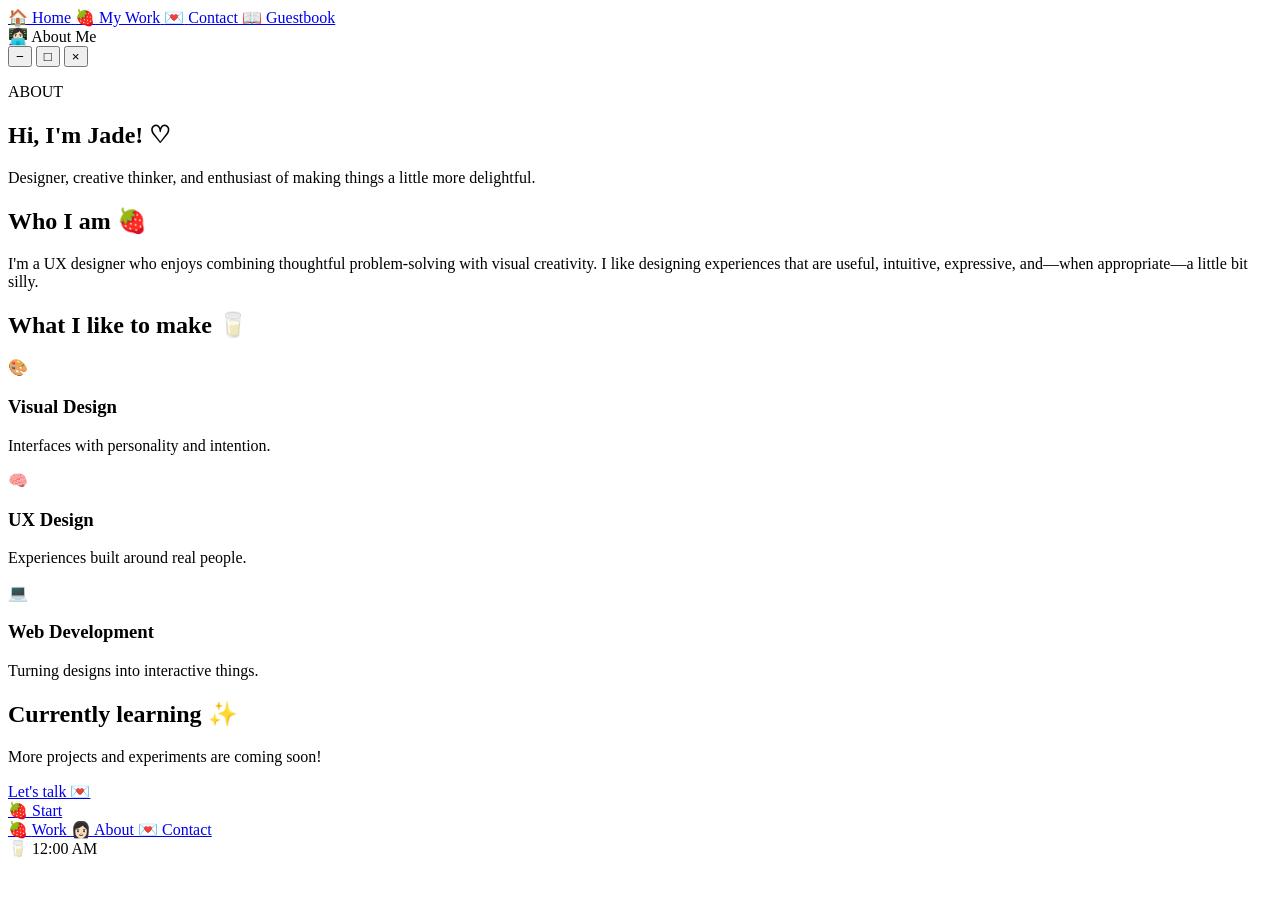
==== about.html @ e62c2395 "Add files via upload" ====
<!DOCTYPE html>
<html lang="en">
<head>
    <meta charset="UTF-8">
    <meta name="viewport" content="width=device-width, initial-scale=1.0">
    <title>About Me — JadeOS</title>

    <!-- Fonts -->
    <link rel="preconnect" href="https://fonts.googleapis.com">
    <link rel="preconnect" href="https://fonts.gstatic.com" crossorigin>
    <link href="https://fonts.googleapis.com/css2?family=Fredoka:wght@400;500;600;700&family=Nunito:wght@400;500;600;700&display=swap" rel="stylesheet">

    <!-- Styles -->
    <link rel="stylesheet" href="../css/style.css">
    <link rel="stylesheet" href="../css/windows.css">
    <link rel="stylesheet" href="../css/responsive.css">
</head>

<body>

    <main class="desktop" id="desktop">

        <!-- Desktop Navigation -->
        <nav class="desktop-icons" aria-label="Desktop applications">

            <a href="../index.html" class="desktop-icon">
                <span class="icon">🏠</span>
                <span class="icon-label">Home</span>
            </a>

            <a href="work.html" class="desktop-icon">
                <span class="icon">🍓</span>
                <span class="icon-label">My Work</span>
            </a>

            <a href="contact.html" class="desktop-icon">
                <span class="icon">💌</span>
                <span class="icon-label">Contact</span>
            </a>

            <a href="guestbook.html" class="desktop-icon">
                <span class="icon">📖</span>
                <span class="icon-label">Guestbook</span>
            </a>

        </nav>


        <!-- About Window -->
        <section class="window page-window about-window">

            <header class="window-titlebar">

                <div class="window-title">
                    <span>👩🏻‍💻</span>
                    <span>About Me</span>
                </div>

                <div class="window-controls">
                    <button class="window-control minimize" aria-label="Minimize window">−</button>
                    <button class="window-control maximize" aria-label="Maximize window">□</button>
                    <button class="window-control close" aria-label="Close window">×</button>
                </div>

            </header>


            <div class="window-content">

                <header class="page-header">
                    <p class="eyebrow">ABOUT</p>
                    <h1>Hi, I'm Jade! ♡</h1>

                    <p>
                        Designer, creative thinker, and enthusiast
                        of making things a little more delightful.
                    </p>
                </header>


                <section class="about-section">

                    <h2>Who I am 🍓</h2>

                    <p>
                        I'm a UX designer who enjoys combining thoughtful
                        problem-solving with visual creativity. I like
                        designing experiences that are useful, intuitive,
                        expressive, and—when appropriate—a little bit silly.
                    </p>

                </section>


                <section class="about-section">

                    <h2>What I like to make 🥛</h2>

                    <div class="about-list">

                        <div class="about-item">
                            <span>🎨</span>
                            <div>
                                <h3>Visual Design</h3>
                                <p>Interfaces with personality and intention.</p>
                            </div>
                        </div>

                        <div class="about-item">
                            <span>🧠</span>
                            <div>
                                <h3>UX Design</h3>
                                <p>Experiences built around real people.</p>
                            </div>
                        </div>

                        <div class="about-item">
                            <span>💻</span>
                            <div>
                                <h3>Web Development</h3>
                                <p>Turning designs into interactive things.</p>
                            </div>
                        </div>

                    </div>

                </section>


                <section class="about-section">

                    <h2>Currently learning ✨</h2>

                    <p>
                        More projects and experiments are coming soon!
                    </p>

                </section>


                <a href="contact.html" class="button">
                    Let's talk 💌
                </a>

            </div>

        </section>


        <!-- Taskbar -->
        <footer class="taskbar">

            <a href="../index.html" class="start-button">
                🍓 <span>Start</span>
            </a>

            <nav class="taskbar-apps" aria-label="Open applications">

                <a href="work.html" class="taskbar-app">
                    🍓 <span>Work</span>
                </a>

                <a href="about.html" class="taskbar-app active">
                    👩🏻 <span>About</span>
                </a>

                <a href="contact.html" class="taskbar-app">
                    💌 <span>Contact</span>
                </a>

            </nav>

            <div class="system-tray">
                <span aria-hidden="true">🥛</span>
                <time class="clock">12:00 AM</time>
            </div>

        </footer>

    </main>

    <script src="../js/desktop.js"></script>
    <script src="../js/windows.js"></script>
    <script src="../js/effects.js"></script>

</body>
</html>
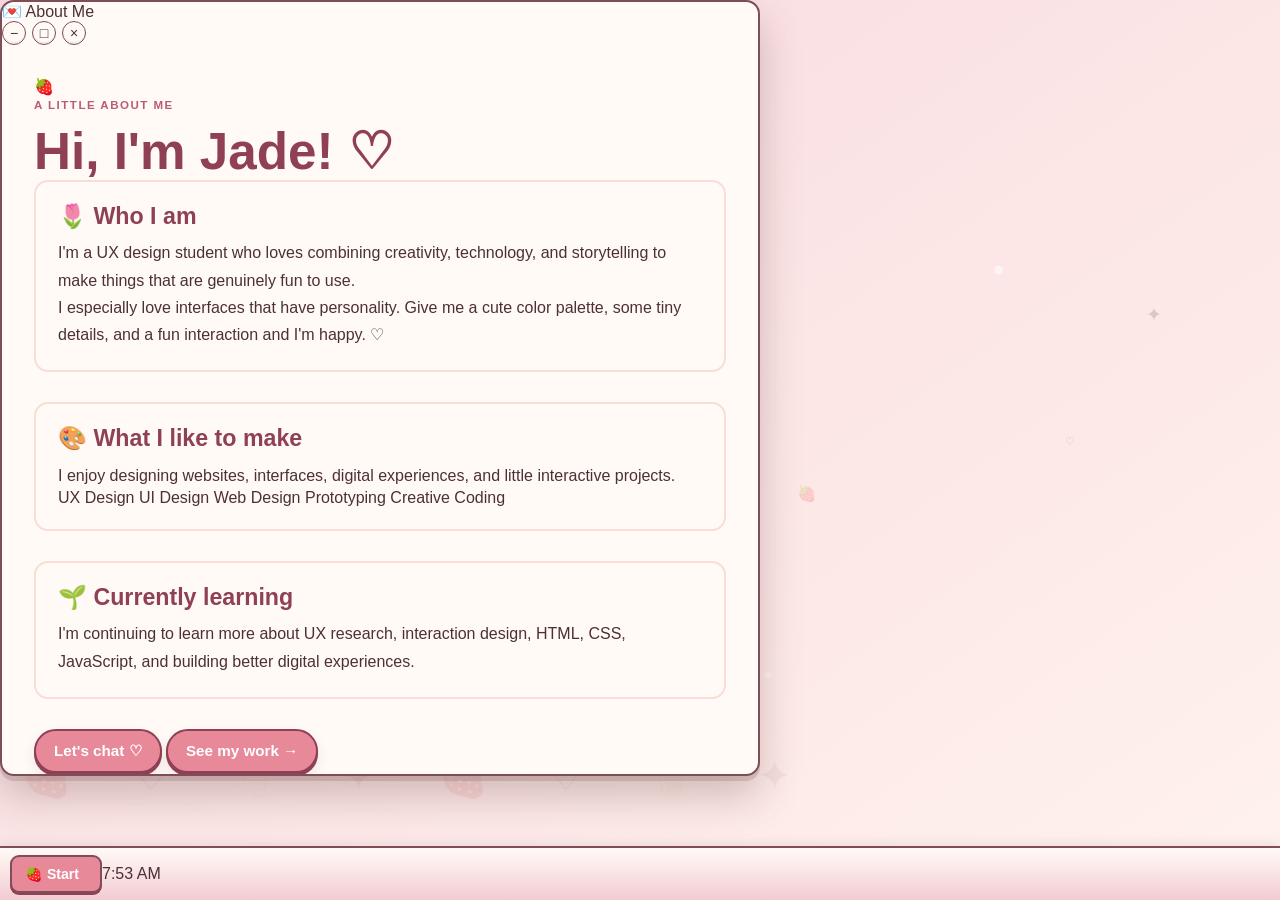
==== commit a5f22c4f: "about.html" ====
--- a/about.html
+++ b/about.html
@@ -5,183 +5,172 @@
     <meta name="viewport" content="width=device-width, initial-scale=1.0">
     <title>About Me — JadeOS</title>
 
-    <!-- Fonts -->
     <link rel="preconnect" href="https://fonts.googleapis.com">
     <link rel="preconnect" href="https://fonts.gstatic.com" crossorigin>
     <link href="https://fonts.googleapis.com/css2?family=Fredoka:wght@400;500;600;700&family=Nunito:wght@400;500;600;700&display=swap" rel="stylesheet">
 
-    <!-- Styles -->
-    <link rel="stylesheet" href="../css/style.css">
-    <link rel="stylesheet" href="../css/windows.css">
-    <link rel="stylesheet" href="../css/responsive.css">
+    <link rel="stylesheet" href="style.css">
+    <link rel="stylesheet" href="windows.css">
+    <link rel="stylesheet" href="responsive.css">
 </head>
 
 <body>
 
-    <main class="desktop" id="desktop">
+    <main class="desktop">
 
-        <!-- Desktop Navigation -->
-        <nav class="desktop-icons" aria-label="Desktop applications">
+        <div class="desktop-icons">
 
-            <a href="../index.html" class="desktop-icon">
-                <span class="icon">🏠</span>
-                <span class="icon-label">Home</span>
+            <a href="index.html" class="desktop-icon">
+                <span class="desktop-icon-image">🍓</span>
+                <span>Home</span>
             </a>
 
             <a href="work.html" class="desktop-icon">
-                <span class="icon">🍓</span>
-                <span class="icon-label">My Work</span>
+                <span class="desktop-icon-image">📁</span>
+                <span>My Work</span>
             </a>
 
             <a href="contact.html" class="desktop-icon">
-                <span class="icon">💌</span>
-                <span class="icon-label">Contact</span>
+                <span class="desktop-icon-image">✉️</span>
+                <span>Contact</span>
             </a>
 
             <a href="guestbook.html" class="desktop-icon">
-                <span class="icon">📖</span>
-                <span class="icon-label">Guestbook</span>
+                <span class="desktop-icon-image">📖</span>
+                <span>Guestbook</span>
             </a>
 
-        </nav>
+        </div>
 
 
-        <!-- About Window -->
-        <section class="window page-window about-window">
+        <section class="window about-window" id="about-window">
 
-            <header class="window-titlebar">
+            <div class="titlebar">
 
-                <div class="window-title">
-                    <span>👩🏻‍💻</span>
-                    <span>About Me</span>
+                <div class="titlebar-title">
+                    💌 About Me
                 </div>
 
                 <div class="window-controls">
-                    <button class="window-control minimize" aria-label="Minimize window">−</button>
-                    <button class="window-control maximize" aria-label="Maximize window">□</button>
-                    <button class="window-control close" aria-label="Close window">×</button>
+                    <button class="window-control minimize" aria-label="Minimize">−</button>
+                    <button class="window-control maximize" aria-label="Maximize">□</button>
+                    <button class="window-control close" aria-label="Close">×</button>
                 </div>
 
-            </header>
+            </div>
 
 
-            <div class="window-content">
+            <div class="window-content about-content">
 
-                <header class="page-header">
-                    <p class="eyebrow">ABOUT</p>
-                    <h1>Hi, I'm Jade! ♡</h1>
+                <div class="about-header">
 
-                    <p>
-                        Designer, creative thinker, and enthusiast
-                        of making things a little more delightful.
-                    </p>
-                </header>
+                    <div class="about-avatar">
+                        🍓
+                    </div>
+
+                    <div>
+                        <p class="eyebrow">A LITTLE ABOUT ME</p>
+                        <h1>Hi, I'm Jade! ♡</h1>
+                    </div>
+
+                </div>
 
 
-                <section class="about-section">
+                <div class="about-sections">
 
-                    <h2>Who I am 🍓</h2>
+                    <section class="about-section">
 
-                    <p>
-                        I'm a UX designer who enjoys combining thoughtful
-                        problem-solving with visual creativity. I like
-                        designing experiences that are useful, intuitive,
-                        expressive, and—when appropriate—a little bit silly.
-                    </p>
+                        <h2>🌷 Who I am</h2>
 
-                </section>
+                        <p>
+                            I'm a UX design student who loves combining creativity,
+                            technology, and storytelling to make things that are
+                            genuinely fun to use.
+                        </p>
+
+                        <p>
+                            I especially love interfaces that have personality.
+                            Give me a cute color palette, some tiny details,
+                            and a fun interaction and I'm happy. ♡
+                        </p>
+
+                    </section>
 
 
-                <section class="about-section">
+                    <section class="about-section">
 
-                    <h2>What I like to make 🥛</h2>
+                        <h2>🎨 What I like to make</h2>
 
-                    <div class="about-list">
+                        <p>
+                            I enjoy designing websites, interfaces, digital
+                            experiences, and little interactive projects.
+                        </p>
 
-                        <div class="about-item">
-                            <span>🎨</span>
-                            <div>
-                                <h3>Visual Design</h3>
-                                <p>Interfaces with personality and intention.</p>
-                            </div>
+                        <div class="tag-list">
+                            <span class="tag">UX Design</span>
+                            <span class="tag">UI Design</span>
+                            <span class="tag">Web Design</span>
+                            <span class="tag">Prototyping</span>
+                            <span class="tag">Creative Coding</span>
                         </div>
 
-                        <div class="about-item">
-                            <span>🧠</span>
-                            <div>
-                                <h3>UX Design</h3>
-                                <p>Experiences built around real people.</p>
-                            </div>
-                        </div>
-
-                        <div class="about-item">
-                            <span>💻</span>
-                            <div>
-                                <h3>Web Development</h3>
-                                <p>Turning designs into interactive things.</p>
-                            </div>
-                        </div>
-
-                    </div>
-
-                </section>
+                    </section>
 
 
-                <section class="about-section">
+                    <section class="about-section">
 
-                    <h2>Currently learning ✨</h2>
+                        <h2>🌱 Currently learning</h2>
 
-                    <p>
-                        More projects and experiments are coming soon!
-                    </p>
+                        <p>
+                            I'm continuing to learn more about UX research,
+                            interaction design, HTML, CSS, JavaScript,
+                            and building better digital experiences.
+                        </p>
 
-                </section>
+                    </section>
+
+                </div>
 
 
-                <a href="contact.html" class="button">
-                    Let's talk 💌
-                </a>
+                <div class="about-footer">
+
+                    <a href="contact.html" class="button primary-button">
+                        Let's chat ♡
+                    </a>
+
+                    <a href="work.html" class="button secondary-button">
+                        See my work →
+                    </a>
+
+                </div>
 
             </div>
 
         </section>
 
 
-        <!-- Taskbar -->
         <footer class="taskbar">
 
-            <a href="../index.html" class="start-button">
-                🍓 <span>Start</span>
-            </a>
+            <button class="start-button" id="start-button">
+                🍓 Start
+            </button>
 
-            <nav class="taskbar-apps" aria-label="Open applications">
+            <div class="taskbar-divider"></div>
 
-                <a href="work.html" class="taskbar-app">
-                    🍓 <span>Work</span>
-                </a>
+            <div class="taskbar-spacer"></div>
 
-                <a href="about.html" class="taskbar-app active">
-                    👩🏻 <span>About</span>
-                </a>
-
-                <a href="contact.html" class="taskbar-app">
-                    💌 <span>Contact</span>
-                </a>
-
-            </nav>
-
-            <div class="system-tray">
-                <span aria-hidden="true">🥛</span>
-                <time class="clock">12:00 AM</time>
+            <div class="taskbar-clock" id="clock">
+                12:00 PM
             </div>
 
         </footer>
 
     </main>
 
-    <script src="../js/desktop.js"></script>
-    <script src="../js/windows.js"></script>
-    <script src="../js/effects.js"></script>
+
+    <script src="desktop.js"></script>
+    <script src="windows.js"></script>
+    <script src="effects.js"></script>
 
 </body>
-</html>+</html>
--- a/style.css
+++ b/style.css
@@ -0,0 +1,755 @@
+/* =========================================================
+   STRAWBERRY MILK OS
+   Global design system
+   ========================================================= */
+
+:root {
+    /* Strawberry Milk Palette */
+    --strawberry: #e8899a;
+    --strawberry-dark: #b85d70;
+    --berry: #8f4054;
+    --blush: #f4c6ce;
+
+    --milk: #fffaf6;
+    --cream: #fff1e8;
+    --cream-dark: #f8ded4;
+
+    --brown: #6f4a4a;
+    --brown-dark: #4d3035;
+
+    --white: #ffffff;
+    --black: #25191c;
+
+    /* Desktop */
+    --desktop-top: #f8d9df;
+    --desktop-bottom: #fff2ec;
+
+    /* Windows */
+    --window-border: #7e4d57;
+    --window-shadow: rgba(111, 74, 74, 0.28);
+    --titlebar-light: #fffaf6;
+    --titlebar-dark: #f4c6ce;
+
+    /* Sizing */
+    --radius-small: 8px;
+    --radius-medium: 14px;
+    --radius-large: 22px;
+
+    --taskbar-height: 54px;
+
+    /* Typography */
+    --font-display: "Fredoka", sans-serif;
+    --font-body: "Nunito", sans-serif;
+}
+
+
+/* =========================================================
+   RESET
+   ========================================================= */
+
+* {
+    box-sizing: border-box;
+    margin: 0;
+    padding: 0;
+}
+
+html {
+    min-height: 100%;
+    font-size: 16px;
+}
+
+body {
+    min-height: 100vh;
+    font-family: var(--font-body);
+    color: var(--brown-dark);
+    background: var(--cream);
+}
+
+button,
+input,
+textarea,
+select {
+    font: inherit;
+}
+
+button,
+a {
+    -webkit-tap-highlight-color: transparent;
+}
+
+a {
+    color: inherit;
+    text-decoration: none;
+}
+
+button {
+    border: 0;
+}
+
+
+/* =========================================================
+   DESKTOP
+   ========================================================= */
+
+.desktop {
+    position: relative;
+    min-height: 100vh;
+    overflow: hidden;
+
+    background:
+        radial-gradient(
+            circle at 15% 20%,
+            rgba(255, 255, 255, 0.65) 0 3px,
+            transparent 4px
+        ),
+        radial-gradient(
+            circle at 78% 30%,
+            rgba(255, 255, 255, 0.55) 0 4px,
+            transparent 5px
+        ),
+        radial-gradient(
+            circle at 60% 75%,
+            rgba(255, 255, 255, 0.45) 0 3px,
+            transparent 4px
+        ),
+        linear-gradient(
+            145deg,
+            var(--desktop-top),
+            var(--desktop-bottom)
+        );
+}
+
+
+/* Decorative desktop pattern */
+
+.desktop::before {
+    content: "🍓   ♡   🥛   ✦   🍓   ♡   🥛   ✦";
+
+    position: absolute;
+    inset: auto 0 80px 0;
+
+    padding: 20px;
+
+    color: rgba(143, 64, 84, 0.07);
+    font-family: var(--font-display);
+    font-size: 42px;
+    letter-spacing: 24px;
+    white-space: nowrap;
+
+    pointer-events: none;
+    user-select: none;
+}
+
+
+/* =========================================================
+   DESKTOP ICONS
+   ========================================================= */
+
+.desktop-icons {
+    position: absolute;
+    top: 24px;
+    left: 24px;
+
+    display: flex;
+    flex-direction: column;
+    gap: 20px;
+
+    z-index: 5;
+}
+
+.desktop-icon {
+    width: 90px;
+
+    display: flex;
+    flex-direction: column;
+    align-items: center;
+    gap: 6px;
+
+    padding: 7px 5px;
+
+    border-radius: var(--radius-small);
+
+    color: var(--brown-dark);
+    text-align: center;
+
+    transition:
+        transform 0.15s ease,
+        background 0.15s ease;
+}
+
+.desktop-icon:hover,
+.desktop-icon:focus-visible {
+    background: rgba(255, 255, 255, 0.45);
+    transform: translateY(-2px);
+}
+
+.desktop-icon:focus-visible {
+    outline: 2px dashed var(--berry);
+    outline-offset: 2px;
+}
+
+.desktop-icon .icon {
+    display: grid;
+    place-items: center;
+
+    width: 54px;
+    height: 54px;
+
+    font-size: 35px;
+
+    filter: drop-shadow(
+        0 3px 2px rgba(111, 74, 74, 0.16)
+    );
+}
+
+.icon-label {
+    font-family: var(--font-display);
+    font-size: 0.82rem;
+    font-weight: 600;
+
+    text-shadow:
+        0 1px 0 rgba(255, 255, 255, 0.8);
+}
+
+
+/* =========================================================
+   GENERAL TYPOGRAPHY
+   ========================================================= */
+
+h1,
+h2,
+h3 {
+    font-family: var(--font-display);
+    color: var(--berry);
+    line-height: 1.1;
+}
+
+h1 {
+    font-size: clamp(2rem, 4vw, 3.2rem);
+}
+
+h2 {
+    font-size: 1.45rem;
+}
+
+h3 {
+    font-size: 1.05rem;
+}
+
+p {
+    line-height: 1.7;
+}
+
+.eyebrow {
+    margin-bottom: 8px;
+
+    color: var(--strawberry-dark);
+
+    font-family: var(--font-display);
+    font-size: 0.72rem;
+    font-weight: 700;
+    letter-spacing: 0.13em;
+}
+
+
+/* =========================================================
+   PAGE CONTENT
+   ========================================================= */
+
+.page-window .window-content {
+    max-width: 1100px;
+    margin: 0 auto;
+}
+
+.page-header {
+    margin-bottom: 32px;
+}
+
+.page-header h1 {
+    margin-bottom: 10px;
+}
+
+.page-header > p:last-child {
+    max-width: 650px;
+}
+
+
+/* =========================================================
+   BUTTONS
+   ========================================================= */
+
+.button {
+    display: inline-flex;
+    align-items: center;
+    justify-content: center;
+    gap: 8px;
+
+    min-height: 44px;
+    padding: 10px 18px;
+
+    border: 2px solid var(--berry);
+    border-radius: 999px;
+
+    background: var(--strawberry);
+    color: var(--white);
+
+    font-family: var(--font-display);
+    font-size: 0.95rem;
+    font-weight: 600;
+
+    cursor: pointer;
+
+    box-shadow:
+        0 3px 0 var(--berry),
+        0 6px 12px rgba(111, 74, 74, 0.12);
+
+    transition:
+        transform 0.12s ease,
+        box-shadow 0.12s ease,
+        background 0.12s ease;
+}
+
+.button:hover {
+    background: var(--strawberry-dark);
+    transform: translateY(-2px);
+
+    box-shadow:
+        0 5px 0 var(--berry),
+        0 9px 16px rgba(111, 74, 74, 0.15);
+}
+
+.button:active {
+    transform: translateY(2px);
+
+    box-shadow:
+        0 1px 0 var(--berry),
+        0 3px 7px rgba(111, 74, 74, 0.12);
+}
+
+.button:focus-visible {
+    outline: 3px dashed var(--berry);
+    outline-offset: 4px;
+}
+
+.button.secondary {
+    background: var(--milk);
+    color: var(--berry);
+}
+
+
+/* =========================================================
+   WELCOME PAGE
+   ========================================================= */
+
+.welcome-content {
+    text-align: center;
+}
+
+.welcome-strawberry {
+    width: 100px;
+    height: 100px;
+
+    display: grid;
+    place-items: center;
+
+    margin: 0 auto 15px;
+
+    border-radius: 50%;
+
+    background:
+        radial-gradient(
+            circle at 35% 30%,
+            #ffffff 0 3px,
+            transparent 4px
+        ),
+        var(--blush);
+
+    font-size: 60px;
+
+    box-shadow:
+        inset 0 -7px 0 rgba(184, 93, 112, 0.12),
+        0 10px 20px rgba(111, 74, 74, 0.13);
+}
+
+.welcome-content h1 {
+    margin-bottom: 14px;
+}
+
+.welcome-content > p:not(.eyebrow) {
+    max-width: 570px;
+    margin: 0 auto;
+}
+
+.welcome-actions {
+    display: flex;
+    justify-content: center;
+    flex-wrap: wrap;
+    gap: 12px;
+
+    margin-top: 25px;
+}
+
+
+/* =========================================================
+   WORK PAGE
+   ========================================================= */
+
+.projects {
+    display: grid;
+    grid-template-columns: repeat(3, minmax(0, 1fr));
+    gap: 18px;
+}
+
+.project-card {
+    overflow: hidden;
+
+    border: 2px solid var(--cream-dark);
+    border-radius: var(--radius-medium);
+
+    background: var(--milk);
+
+    box-shadow:
+        0 5px 0 var(--cream-dark),
+        0 10px 20px rgba(111, 74, 74, 0.08);
+
+    transition:
+        transform 0.16s ease,
+        box-shadow 0.16s ease;
+}
+
+.project-card:hover {
+    transform: translateY(-5px);
+
+    box-shadow:
+        0 8px 0 var(--cream-dark),
+        0 15px 25px rgba(111, 74, 74, 0.12);
+}
+
+.project-placeholder {
+    min-height: 190px;
+
+    display: grid;
+    place-items: center;
+
+    background:
+        radial-gradient(
+            circle,
+            rgba(255, 255, 255, 0.65) 0 3px,
+            transparent 4px
+        ),
+        var(--blush);
+
+    background-size: 35px 35px;
+
+    font-size: 60px;
+}
+
+.project-info {
+    padding: 20px;
+}
+
+.project-category {
+    color: var(--strawberry-dark);
+
+    font-family: var(--font-display);
+    font-size: 0.68rem;
+    font-weight: 700;
+    letter-spacing: 0.12em;
+}
+
+.project-info h2 {
+    margin: 7px 0 8px;
+}
+
+.project-info p {
+    font-size: 0.92rem;
+}
+
+
+/* =========================================================
+   ABOUT PAGE
+   ========================================================= */
+
+.about-section {
+    margin-bottom: 30px;
+    padding: 22px;
+
+    border: 2px solid var(--cream-dark);
+    border-radius: var(--radius-medium);
+
+    background: rgba(255, 250, 246, 0.78);
+}
+
+.about-section h2 {
+    margin-bottom: 10px;
+}
+
+.about-list {
+    display: grid;
+    gap: 13px;
+
+    margin-top: 18px;
+}
+
+.about-item {
+    display: flex;
+    align-items: flex-start;
+    gap: 14px;
+
+    padding: 14px;
+
+    border-radius: var(--radius-small);
+
+    background: var(--cream);
+}
+
+.about-item > span {
+    flex: 0 0 auto;
+
+    display: grid;
+    place-items: center;
+
+    width: 42px;
+    height: 42px;
+
+    border-radius: 12px;
+
+    background: var(--blush);
+
+    font-size: 22px;
+}
+
+.about-item h3 {
+    margin-bottom: 3px;
+}
+
+.about-item p {
+    font-size: 0.9rem;
+}
+
+
+/* =========================================================
+   CONTACT FORM
+   ========================================================= */
+
+.contact-form {
+    max-width: 720px;
+}
+
+.form-group {
+    margin-bottom: 20px;
+}
+
+.form-group label {
+    display: block;
+    margin-bottom: 7px;
+
+    color: var(--berry);
+
+    font-family: var(--font-display);
+    font-size: 0.92rem;
+    font-weight: 600;
+}
+
+.form-group input,
+.form-group textarea,
+.form-group select {
+    width: 100%;
+
+    padding: 12px 14px;
+
+    border: 2px solid var(--cream-dark);
+    border-radius: var(--radius-small);
+
+    background: var(--milk);
+    color: var(--brown-dark);
+
+    outline: none;
+
+    transition:
+        border-color 0.15s ease,
+        box-shadow 0.15s ease;
+}
+
+.form-group textarea {
+    resize: vertical;
+    min-height: 130px;
+}
+
+.form-group input::placeholder,
+.form-group textarea::placeholder {
+    color: #b79599;
+}
+
+.form-group input:focus,
+.form-group textarea:focus,
+.form-group select:focus {
+    border-color: var(--strawberry);
+
+    box-shadow:
+        0 0 0 4px rgba(232, 137, 154, 0.16);
+}
+
+
+/* =========================================================
+   GUESTBOOK
+   ========================================================= */
+
+.guestbook-form-section {
+    margin-bottom: 36px;
+    padding: 24px;
+
+    border: 2px solid var(--cream-dark);
+    border-radius: var(--radius-medium);
+
+    background:
+        linear-gradient(
+            135deg,
+            rgba(244, 198, 206, 0.32),
+            rgba(255, 250, 246, 0.8)
+        );
+}
+
+.guestbook-form-section h2 {
+    margin-bottom: 18px;
+}
+
+.guestbook-form {
+    max-width: 720px;
+}
+
+.guestbook-form-footer {
+    display: flex;
+    align-items: center;
+    justify-content: space-between;
+    gap: 15px;
+}
+
+.character-count {
+    color: var(--strawberry-dark);
+
+    font-family: var(--font-display);
+    font-size: 0.78rem;
+    font-weight: 600;
+}
+
+.section-heading {
+    display: flex;
+    align-items: end;
+    justify-content: space-between;
+
+    margin-bottom: 18px;
+}
+
+.guestbook-count {
+    padding: 6px 11px;
+
+    border-radius: 999px;
+
+    background: var(--blush);
+    color: var(--berry);
+
+    font-family: var(--font-display);
+    font-size: 0.75rem;
+    font-weight: 600;
+}
+
+.guestbook-entries {
+    display: grid;
+    gap: 14px;
+}
+
+.empty-guestbook {
+    padding: 40px 20px;
+
+    border: 2px dashed var(--cream-dark);
+    border-radius: var(--radius-medium);
+
+    background: rgba(255, 250, 246, 0.65);
+
+    text-align: center;
+}
+
+.empty-icon {
+    display: block;
+    margin-bottom: 10px;
+
+    font-size: 42px;
+}
+
+.empty-guestbook h3 {
+    margin-bottom: 6px;
+}
+
+.empty-guestbook p {
+    font-size: 0.9rem;
+}
+
+
+/* Guestbook entries generated by JS */
+
+.guestbook-entry {
+    position: relative;
+
+    padding: 18px 20px;
+
+    border: 2px solid var(--cream-dark);
+    border-radius: var(--radius-medium);
+
+    background: var(--milk);
+
+    box-shadow:
+        0 4px 0 var(--cream-dark);
+}
+
+.guestbook-entry::before {
+    content: "🍓";
+
+    position: absolute;
+    top: -12px;
+    left: 18px;
+
+    font-size: 20px;
+}
+
+.guestbook-entry-header {
+    display: flex;
+    justify-content: space-between;
+    align-items: center;
+
+    gap: 15px;
+
+    margin-bottom: 8px;
+}
+
+.guestbook-entry-name {
+    color: var(--berry);
+
+    font-family: var(--font-display);
+    font-weight: 700;
+}
+
+.guestbook-entry-date {
+    color: #a9898e;
+    font-size: 0.72rem;
+}
+
+.guestbook-entry-message {
+    font-size: 0.92rem;
+}
+
+
+/* =========================================================
+   ACCESSIBILITY
+   ========================================================= */
+
+@media (prefers-reduced-motion: reduce) {
+    *,
+    *::before,
+    *::after {
+        scroll-behavior: auto !important;
+        transition-duration: 0.01ms !important;
+        animation-duration: 0.01ms !important;
+        animation-iteration-count: 1 !important;
+    }
+}
--- a/windows.css
+++ b/windows.css
@@ -0,0 +1,557 @@
+/* =========================================================
+   STRAWBERRY MILK OS
+   Window system
+   ========================================================= */
+
+
+/* =========================================================
+   WINDOW
+   ========================================================= */
+
+.window {
+    position: absolute;
+
+    width: min(760px, calc(100vw - 180px));
+    max-height: calc(100vh - var(--taskbar-height) - 70px);
+
+    overflow: hidden;
+
+    border: 2px solid var(--window-border);
+    border-radius: 14px;
+
+    background: var(--milk);
+
+    box-shadow:
+        0 4px 0 rgba(111, 74, 74, 0.18),
+        0 15px 35px var(--window-shadow);
+
+    z-index: 10;
+}
+
+
+/* Welcome window */
+
+.welcome-window {
+    top: 50%;
+    left: 50%;
+
+    transform: translate(-50%, -52%);
+
+    width: min(700px, calc(100vw - 180px));
+}
+
+
+/* Standard page windows */
+
+.page-window {
+    top: 50%;
+    left: 52%;
+
+    transform: translate(-50%, -52%);
+
+    width: min(980px, calc(100vw - 180px));
+}
+
+
+/* =========================================================
+   TITLE BAR
+   ========================================================= */
+
+.window-titlebar {
+    height: 44px;
+
+    display: flex;
+    align-items: center;
+    justify-content: space-between;
+
+    padding: 0 8px 0 13px;
+
+    border-bottom: 2px solid var(--window-border);
+
+    background:
+        linear-gradient(
+            to bottom,
+            var(--titlebar-light),
+            var(--titlebar-dark)
+        );
+
+    cursor: grab;
+
+    user-select: none;
+}
+
+.window-titlebar:active {
+    cursor: grabbing;
+}
+
+.window-title {
+    display: flex;
+    align-items: center;
+    gap: 8px;
+
+    min-width: 0;
+
+    color: var(--brown-dark);
+
+    font-family: var(--font-display);
+    font-size: 0.88rem;
+    font-weight: 600;
+}
+
+.window-title span:last-child {
+    overflow: hidden;
+
+    text-overflow: ellipsis;
+    white-space: nowrap;
+}
+
+
+/* =========================================================
+   WINDOW CONTROLS
+   ========================================================= */
+
+.window-controls {
+    display: flex;
+    align-items: center;
+    gap: 6px;
+}
+
+.window-control {
+    width: 24px;
+    height: 24px;
+
+    display: grid;
+    place-items: center;
+
+    border: 1.5px solid var(--window-border);
+    border-radius: 50%;
+
+    background: var(--milk);
+    color: var(--brown-dark);
+
+    font-family: Arial, sans-serif;
+    font-size: 14px;
+    line-height: 1;
+
+    cursor: pointer;
+
+    box-shadow:
+        inset 0 -2px 0 rgba(111, 74, 74, 0.09);
+
+    transition:
+        transform 0.12s ease,
+        background 0.12s ease;
+}
+
+.window-control:hover {
+    transform: scale(1.08);
+    background: var(--blush);
+}
+
+.window-control:focus-visible {
+    outline: 2px dashed var(--berry);
+    outline-offset: 2px;
+}
+
+.window-control.close:hover {
+    background: #e98c9e;
+    color: white;
+}
+
+
+/* =========================================================
+   WINDOW CONTENT
+   ========================================================= */
+
+.window-content {
+    max-height: calc(100vh - var(--taskbar-height) - 115px);
+
+    overflow-y: auto;
+
+    padding: 32px;
+}
+
+
+/* Cute custom scrollbar */
+
+.window-content::-webkit-scrollbar {
+    width: 12px;
+}
+
+.window-content::-webkit-scrollbar-track {
+    background: var(--cream);
+}
+
+.window-content::-webkit-scrollbar-thumb {
+    border: 3px solid var(--cream);
+
+    border-radius: 999px;
+
+    background: var(--blush);
+}
+
+.window-content::-webkit-scrollbar-thumb:hover {
+    background: var(--strawberry);
+}
+
+
+/* =========================================================
+   WINDOW STATES
+   ========================================================= */
+
+.window.is-minimized {
+    display: none;
+}
+
+.window.is-maximized {
+    top: 15px;
+    right: 15px;
+    bottom: calc(var(--taskbar-height) + 15px);
+    left: 15px;
+
+    width: auto;
+    max-height: none;
+
+    transform: none;
+}
+
+.window.is-maximized .window-content {
+    max-height: calc(100vh - var(--taskbar-height) - 74px);
+}
+
+.window.is-active {
+    box-shadow:
+        0 5px 0 rgba(111, 74, 74, 0.2),
+        0 20px 40px rgba(111, 74, 74, 0.3);
+}
+
+
+/* =========================================================
+   TASKBAR
+   ========================================================= */
+
+.taskbar {
+    position: absolute;
+    right: 0;
+    bottom: 0;
+    left: 0;
+
+    height: var(--taskbar-height);
+
+    display: flex;
+    align-items: center;
+
+    padding: 7px 10px;
+
+    border-top: 2px solid var(--window-border);
+
+    background:
+        linear-gradient(
+            to bottom,
+            #fffaf7,
+            #f3cbd2
+        );
+
+    box-shadow:
+        0 -3px 10px rgba(111, 74, 74, 0.1);
+
+    z-index: 100;
+}
+
+
+/* =========================================================
+   START BUTTON
+   ========================================================= */
+
+.start-button {
+    display: inline-flex;
+    align-items: center;
+    gap: 7px;
+
+    min-width: 92px;
+    height: 38px;
+
+    padding: 0 13px;
+
+    border: 2px solid var(--window-border);
+    border-radius: 9px;
+
+    background: var(--strawberry);
+    color: white;
+
+    font-family: var(--font-display);
+    font-size: 0.88rem;
+    font-weight: 600;
+
+    cursor: pointer;
+
+    box-shadow:
+        0 2px 0 var(--berry);
+
+    transition:
+        transform 0.12s ease,
+        background 0.12s ease;
+}
+
+.start-button:hover {
+    background: var(--strawberry-dark);
+    transform: translateY(-1px);
+}
+
+.start-button:active {
+    transform: translateY(2px);
+    box-shadow: none;
+}
+
+.start-button:focus-visible {
+    outline: 2px dashed var(--berry);
+    outline-offset: 3px;
+}
+
+
+/* =========================================================
+   TASKBAR APPS
+   ========================================================= */
+
+.taskbar-apps {
+    display: flex;
+    align-items: center;
+    gap: 5px;
+
+    margin-left: 9px;
+
+    min-width: 0;
+}
+
+.taskbar-app {
+    height: 38px;
+    max-width: 145px;
+
+    display: inline-flex;
+    align-items: center;
+    gap: 6px;
+
+    padding: 0 12px;
+
+    border: 2px solid transparent;
+    border-radius: 8px;
+
+    color: var(--brown-dark);
+
+    font-family: var(--font-display);
+    font-size: 0.8rem;
+    font-weight: 600;
+
+    white-space: nowrap;
+
+    transition:
+        background 0.12s ease,
+        border-color 0.12s ease;
+}
+
+.taskbar-app:hover {
+    border-color: var(--cream-dark);
+    background: rgba(255, 255, 255, 0.6);
+}
+
+.taskbar-app.active {
+    border-color: var(--window-border);
+    background: rgba(255, 255, 255, 0.8);
+
+    box-shadow:
+        inset 0 -2px 0 rgba(111, 74, 74, 0.1);
+}
+
+
+/* =========================================================
+   SYSTEM TRAY
+   ========================================================= */
+
+.system-tray {
+    display: flex;
+    align-items: center;
+    gap: 8px;
+
+    margin-left: auto;
+
+    height: 38px;
+    padding: 0 12px;
+
+    border: 1.5px solid var(--cream-dark);
+    border-radius: 8px;
+
+    background: rgba(255, 250, 246, 0.75);
+
+    color: var(--berry);
+
+    font-family: var(--font-display);
+    font-size: 0.78rem;
+    font-weight: 600;
+}
+
+
+/* =========================================================
+   START MENU
+   ========================================================= */
+
+.start-menu {
+    position: absolute;
+    left: 10px;
+    bottom: calc(var(--taskbar-height) + 9px);
+
+    width: 245px;
+
+    overflow: hidden;
+
+    border: 2px solid var(--window-border);
+    border-radius: 13px;
+
+    background: var(--milk);
+
+    box-shadow:
+        0 5px 0 rgba(111, 74, 74, 0.15),
+        0 15px 30px rgba(111, 74, 74, 0.2);
+
+    z-index: 150;
+
+    opacity: 0;
+    visibility: hidden;
+
+    transform:
+        translateY(8px)
+        scale(0.97);
+
+    transform-origin: bottom left;
+
+    transition:
+        opacity 0.12s ease,
+        visibility 0.12s ease,
+        transform 0.12s ease;
+}
+
+.start-menu.is-open {
+    opacity: 1;
+    visibility: visible;
+
+    transform:
+        translateY(0)
+        scale(1);
+}
+
+.start-menu-header {
+    display: flex;
+    align-items: center;
+    gap: 10px;
+
+    padding: 15px;
+
+    background:
+        linear-gradient(
+            135deg,
+            var(--strawberry),
+            var(--blush)
+        );
+
+    color: white;
+
+    font-family: var(--font-display);
+}
+
+.start-menu-header span {
+    font-size: 25px;
+}
+
+.start-menu-links {
+    padding: 8px;
+}
+
+.start-menu-links a {
+    display: flex;
+    align-items: center;
+    gap: 11px;
+
+    padding: 11px 10px;
+
+    border-radius: 8px;
+
+    font-family: var(--font-display);
+    font-size: 0.87rem;
+    font-weight: 600;
+
+    transition:
+        background 0.12s ease,
+        transform 0.12s ease;
+}
+
+.start-menu-links a:hover {
+    background: var(--cream);
+    transform: translateX(3px);
+}
+
+
+/* =========================================================
+   WINDOW FOCUS / INACTIVE STATE
+   ========================================================= */
+
+.window.is-inactive .window-titlebar {
+    filter: saturate(0.7);
+    opacity: 0.82;
+}
+
+
+/* =========================================================
+   DRAGGING
+   ========================================================= */
+
+.window.is-dragging {
+    user-select: none;
+    cursor: grabbing;
+}
+
+.window.is-dragging .window-content {
+    pointer-events: none;
+}
+
+
+/* =========================================================
+   MOBILE WINDOW ADJUSTMENTS
+   ========================================================= */
+
+@media (max-width: 800px) {
+
+    .window,
+    .welcome-window,
+    .page-window {
+        top: 50%;
+        left: 50%;
+
+        width: calc(100vw - 120px);
+        max-height: calc(100vh - var(--taskbar-height) - 35px);
+    }
+
+    .window-content {
+        padding: 24px;
+    }
+
+    .taskbar-app {
+        padding: 0 8px;
+    }
+
+    .taskbar-app span {
+        display: none;
+    }
+
+    .taskbar-app {
+        font-size: 1rem;
+    }
+
+    .start-button {
+        min-width: 45px;
+        justify-content: center;
+        padding: 0 10px;
+    }
+
+    .start-button span {
+        display: none;
+    }
+}
--- a/responsive.css
+++ b/responsive.css
@@ -0,0 +1,358 @@
+/* =========================================================
+   STRAWBERRY MILK OS
+   Responsive layout
+   ========================================================= */
+
+
+/* =========================================================
+   LARGE TABLETS / SMALL LAPTOPS
+   ========================================================= */
+
+@media (max-width: 1100px) {
+
+    .projects {
+        grid-template-columns: repeat(2, minmax(0, 1fr));
+    }
+
+    .page-window {
+        width: calc(100vw - 180px);
+    }
+
+}
+
+
+/* =========================================================
+   TABLETS
+   ========================================================= */
+
+@media (max-width: 800px) {
+
+    :root {
+        --taskbar-height: 52px;
+    }
+
+
+    /* Desktop icons become smaller */
+
+    .desktop-icons {
+        top: 14px;
+        left: 14px;
+        gap: 10px;
+    }
+
+    .desktop-icon {
+        width: 72px;
+        padding: 5px;
+    }
+
+    .desktop-icon .icon {
+        width: 44px;
+        height: 44px;
+
+        font-size: 28px;
+    }
+
+    .icon-label {
+        font-size: 0.72rem;
+    }
+
+
+    /* Windows */
+
+    .window,
+    .welcome-window,
+    .page-window {
+        width: calc(100vw - 120px);
+    }
+
+
+    .window-content {
+        padding: 24px;
+    }
+
+
+    /* Project cards */
+
+    .projects {
+        grid-template-columns: 1fr;
+    }
+
+}
+
+
+/* =========================================================
+   PHONES
+   ========================================================= */
+
+@media (max-width: 600px) {
+
+    :root {
+        --taskbar-height: 50px;
+    }
+
+
+    /* =====================================================
+       DESKTOP
+       ===================================================== */
+
+    .desktop {
+        min-height: 100svh;
+    }
+
+
+    .desktop::before {
+        content: "🍓   ♡   🥛";
+
+        bottom: 70px;
+
+        font-size: 28px;
+        letter-spacing: 12px;
+    }
+
+
+    /* =====================================================
+       DESKTOP ICONS
+       ===================================================== */
+
+    .desktop-icons {
+        position: absolute;
+
+        top: 12px;
+        left: 10px;
+
+        display: grid;
+        grid-template-columns: repeat(2, 72px);
+        gap: 8px;
+    }
+
+    .desktop-icon {
+        width: 68px;
+    }
+
+
+    /* =====================================================
+       WINDOWS
+       ===================================================== */
+
+    .window,
+    .welcome-window,
+    .page-window {
+
+        top: 8px;
+        right: 8px;
+        bottom: calc(var(--taskbar-height) + 8px);
+        left: 8px;
+
+        width: auto;
+        max-height: none;
+
+        transform: none;
+
+        border-radius: 12px;
+    }
+
+
+    .window-titlebar {
+        height: 42px;
+        padding-left: 10px;
+    }
+
+
+    .window-title {
+        font-size: 0.78rem;
+    }
+
+
+    .window-control {
+        width: 23px;
+        height: 23px;
+    }
+
+
+    .window-content {
+        height: calc(
+            100svh -
+            var(--taskbar-height) -
+            50px
+        );
+
+        max-height: none;
+
+        padding: 22px 18px;
+    }
+
+
+    /* =====================================================
+       HEADINGS
+       ===================================================== */
+
+    h1 {
+        font-size: 2rem;
+    }
+
+    h2 {
+        font-size: 1.3rem;
+    }
+
+
+    /* =====================================================
+       WELCOME
+       ===================================================== */
+
+    .welcome-strawberry {
+        width: 75px;
+        height: 75px;
+
+        font-size: 45px;
+    }
+
+    .welcome-actions {
+        flex-direction: column;
+    }
+
+    .welcome-actions .button {
+        width: 100%;
+    }
+
+
+    /* =====================================================
+       PROJECTS
+       ===================================================== */
+
+    .projects {
+        grid-template-columns: 1fr;
+    }
+
+    .project-placeholder {
+        min-height: 150px;
+    }
+
+
+    /* =====================================================
+       ABOUT
+       ===================================================== */
+
+    .about-section {
+        padding: 18px;
+    }
+
+
+    /* =====================================================
+       FORMS
+       ===================================================== */
+
+    .guestbook-form-section {
+        padding: 18px;
+    }
+
+    .guestbook-form-footer {
+        align-items: stretch;
+        flex-direction: column;
+    }
+
+    .guestbook-form-footer .button {
+        width: 100%;
+    }
+
+
+    /* =====================================================
+       GUESTBOOK
+       ===================================================== */
+
+    .section-heading {
+        align-items: flex-start;
+        flex-direction: column;
+        gap: 10px;
+    }
+
+
+    /* =====================================================
+       TASKBAR
+       ===================================================== */
+
+    .taskbar {
+        padding: 6px;
+    }
+
+    .start-button {
+        min-width: 42px;
+        height: 36px;
+
+        justify-content: center;
+
+        padding: 0 8px;
+    }
+
+    .start-button span {
+        display: none;
+    }
+
+    .taskbar-apps {
+        margin-left: 5px;
+        gap: 3px;
+    }
+
+    .taskbar-app {
+        width: 38px;
+        height: 36px;
+
+        justify-content: center;
+
+        padding: 0;
+
+        font-size: 1rem;
+    }
+
+    .taskbar-app span {
+        display: none;
+    }
+
+    .system-tray {
+        height: 36px;
+
+        margin-left: auto;
+        padding: 0 8px;
+    }
+
+    .system-tray > span {
+        display: none;
+    }
+
+}
+
+
+/* =========================================================
+   VERY SMALL PHONES
+   ========================================================= */
+
+@media (max-width: 380px) {
+
+    .desktop-icons {
+        grid-template-columns: repeat(2, 65px);
+    }
+
+    .desktop-icon {
+        width: 62px;
+    }
+
+    .desktop-icon .icon {
+        font-size: 25px;
+    }
+
+    .icon-label {
+        font-size: 0.68rem;
+    }
+
+    .window-content {
+        padding: 18px 14px;
+    }
+
+    h1 {
+        font-size: 1.75rem;
+    }
+
+    .system-tray {
+        display: none;
+    }
+
+}
